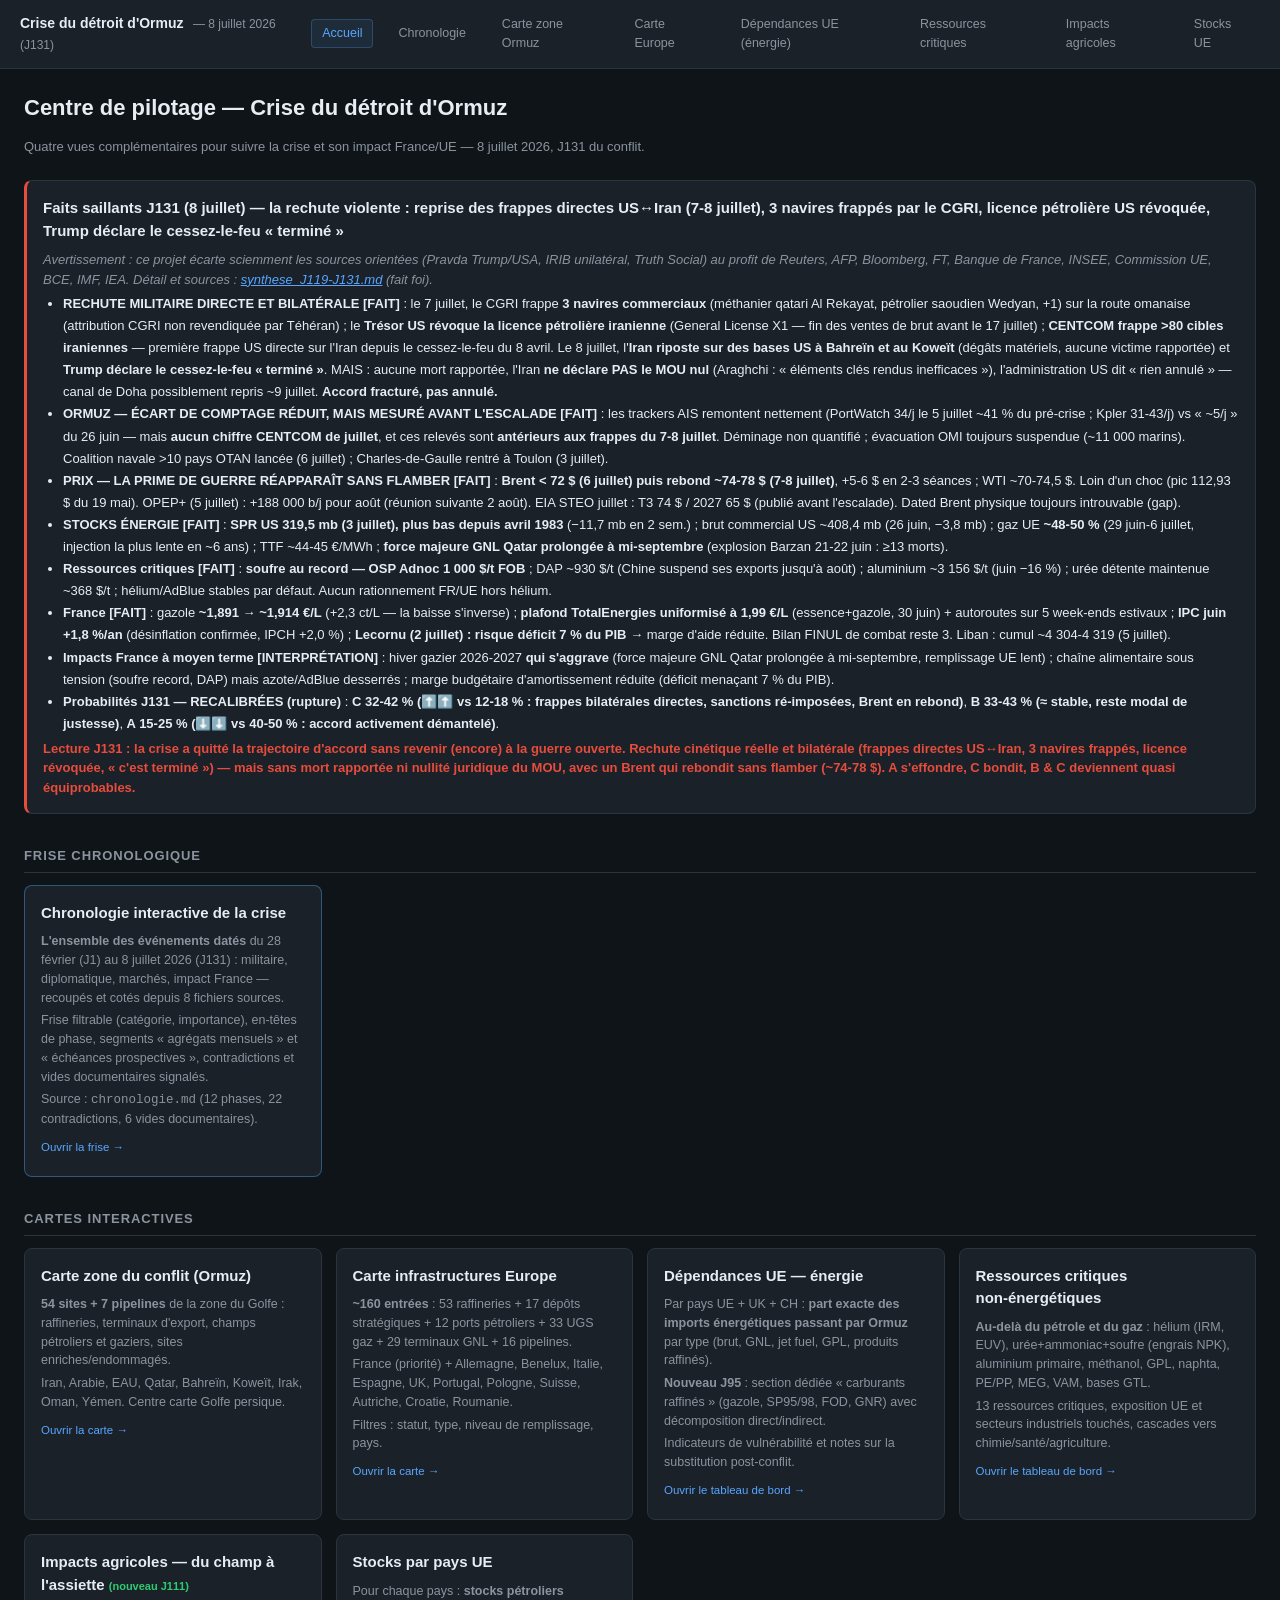
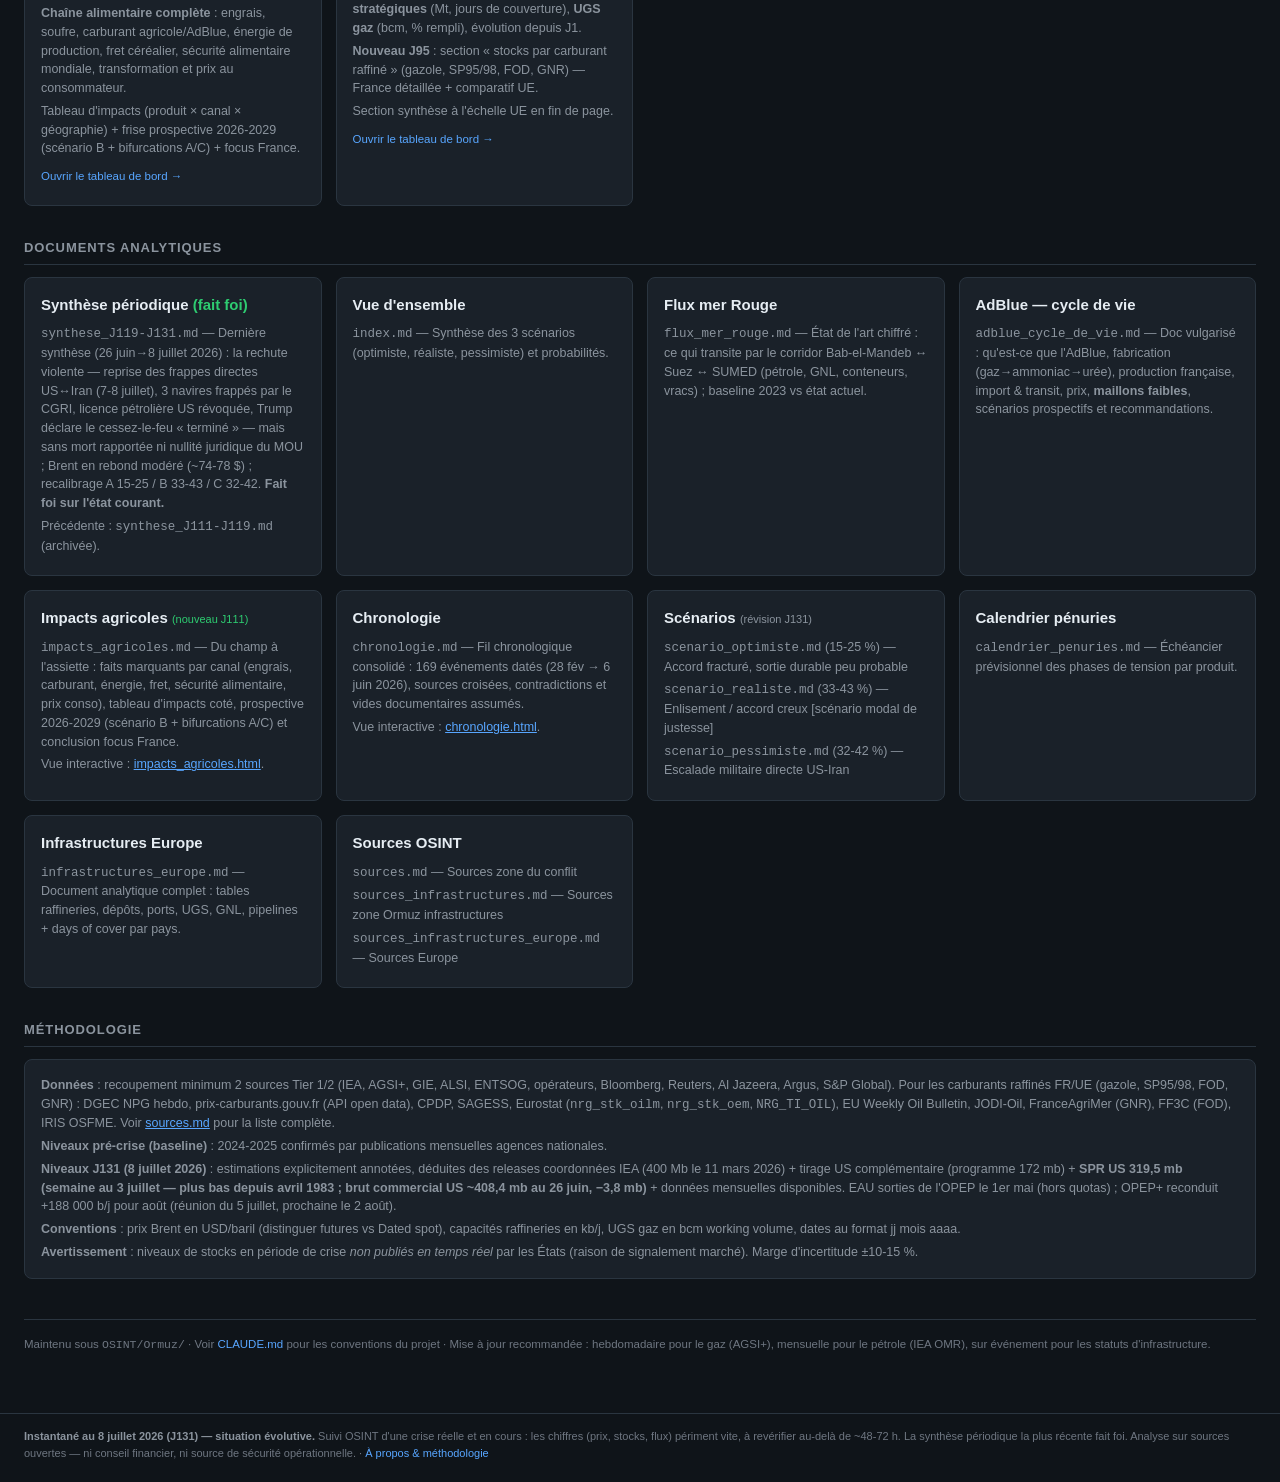
==== index.html @ 2298ce34 "Config GitHub Pages : .nojekyll (désactive Jekyll, sert les .md en raw) + index.html racine (redirec" ====
<!DOCTYPE html>
<html lang="fr">
<head>
  <meta charset="UTF-8">
  <meta name="viewport" content="width=device-width, initial-scale=1.0">
  <title>Crise du détroit d'Ormuz — Centre de pilotage</title>
  <meta http-equiv="refresh" content="0; url=./app/index.html">
  <link rel="canonical" href="./app/index.html">
  <script>window.location.replace("./app/index.html");</script>
  <style>
    body { background:#0d1117; color:#c9d1d9; font-family:-apple-system,Segoe UI,Roboto,Helvetica,Arial,sans-serif;
           display:flex; min-height:100vh; margin:0; align-items:center; justify-content:center; text-align:center; }
    a { color:#58a6ff; }
  </style>
</head>
<body>
  <p>Redirection vers le <a href="./app/index.html">Centre de pilotage — Crise du détroit d'Ormuz</a>…</p>
</body>
</html>
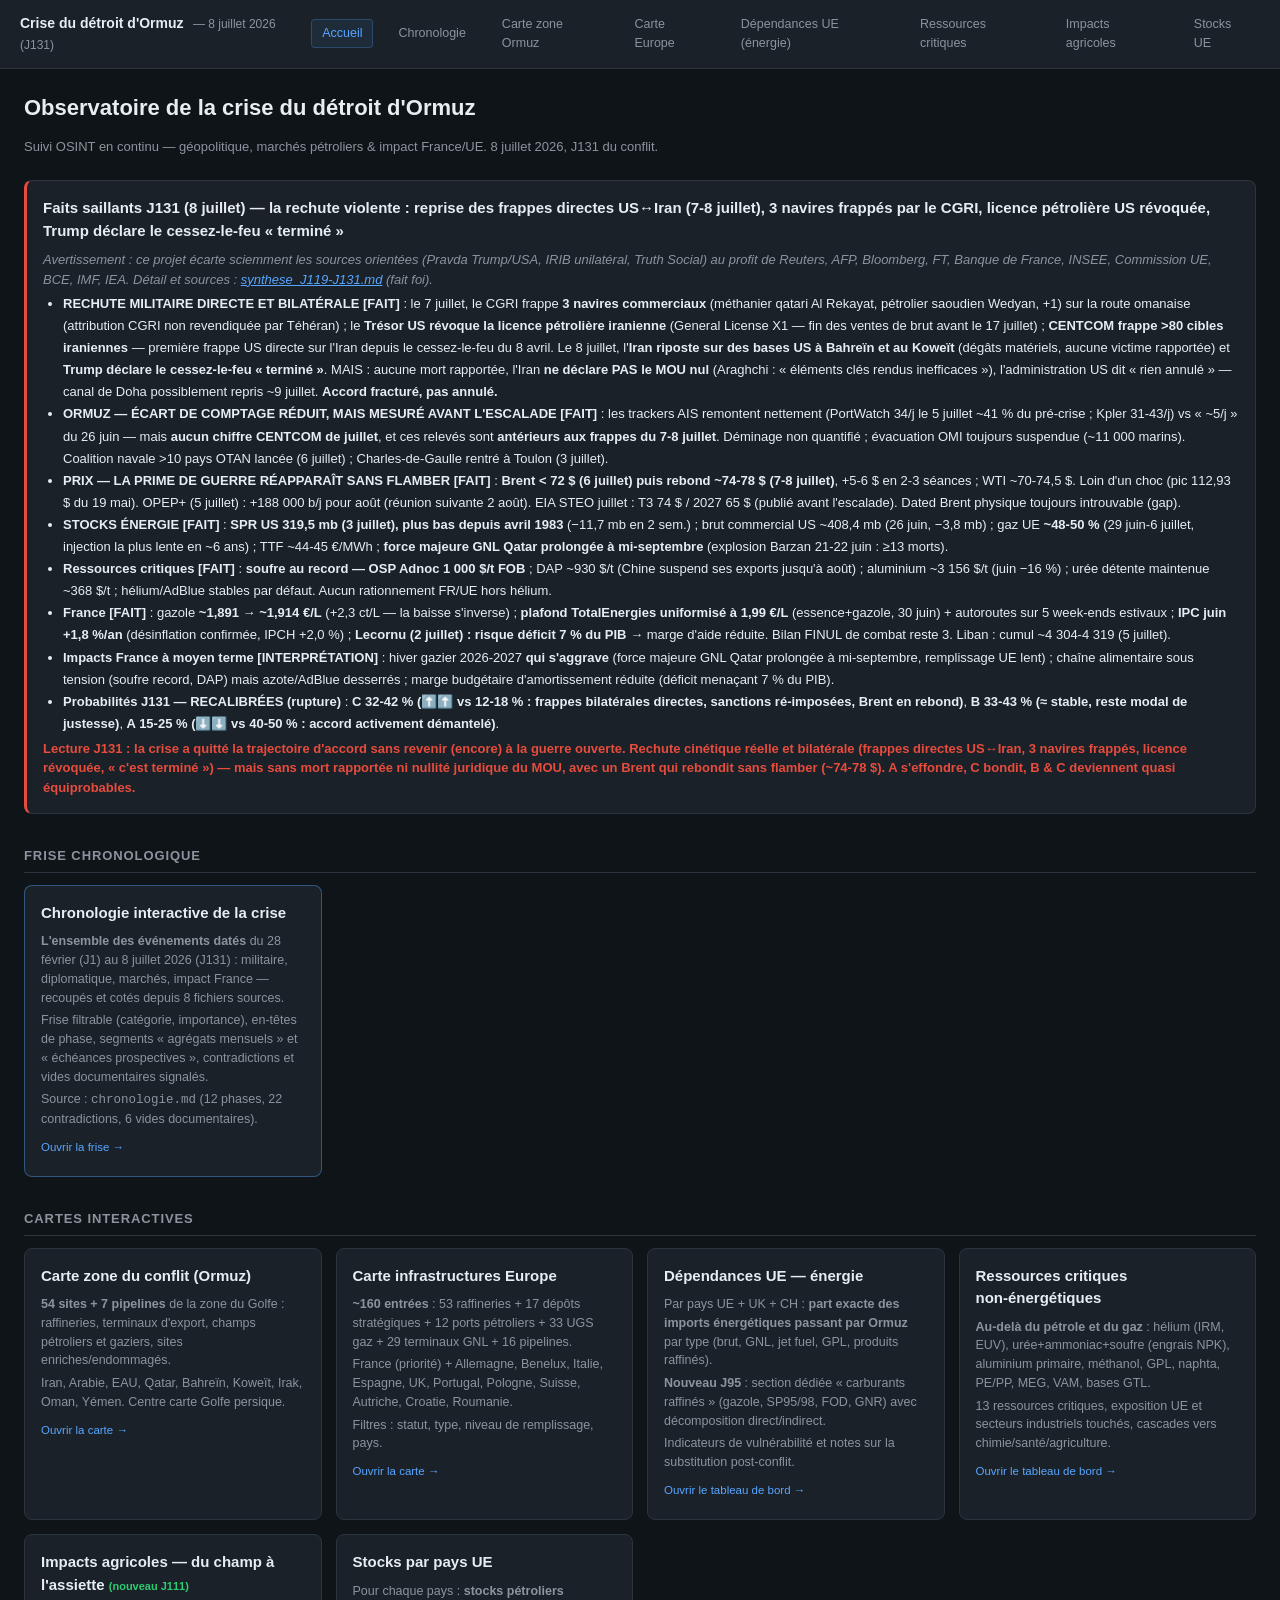
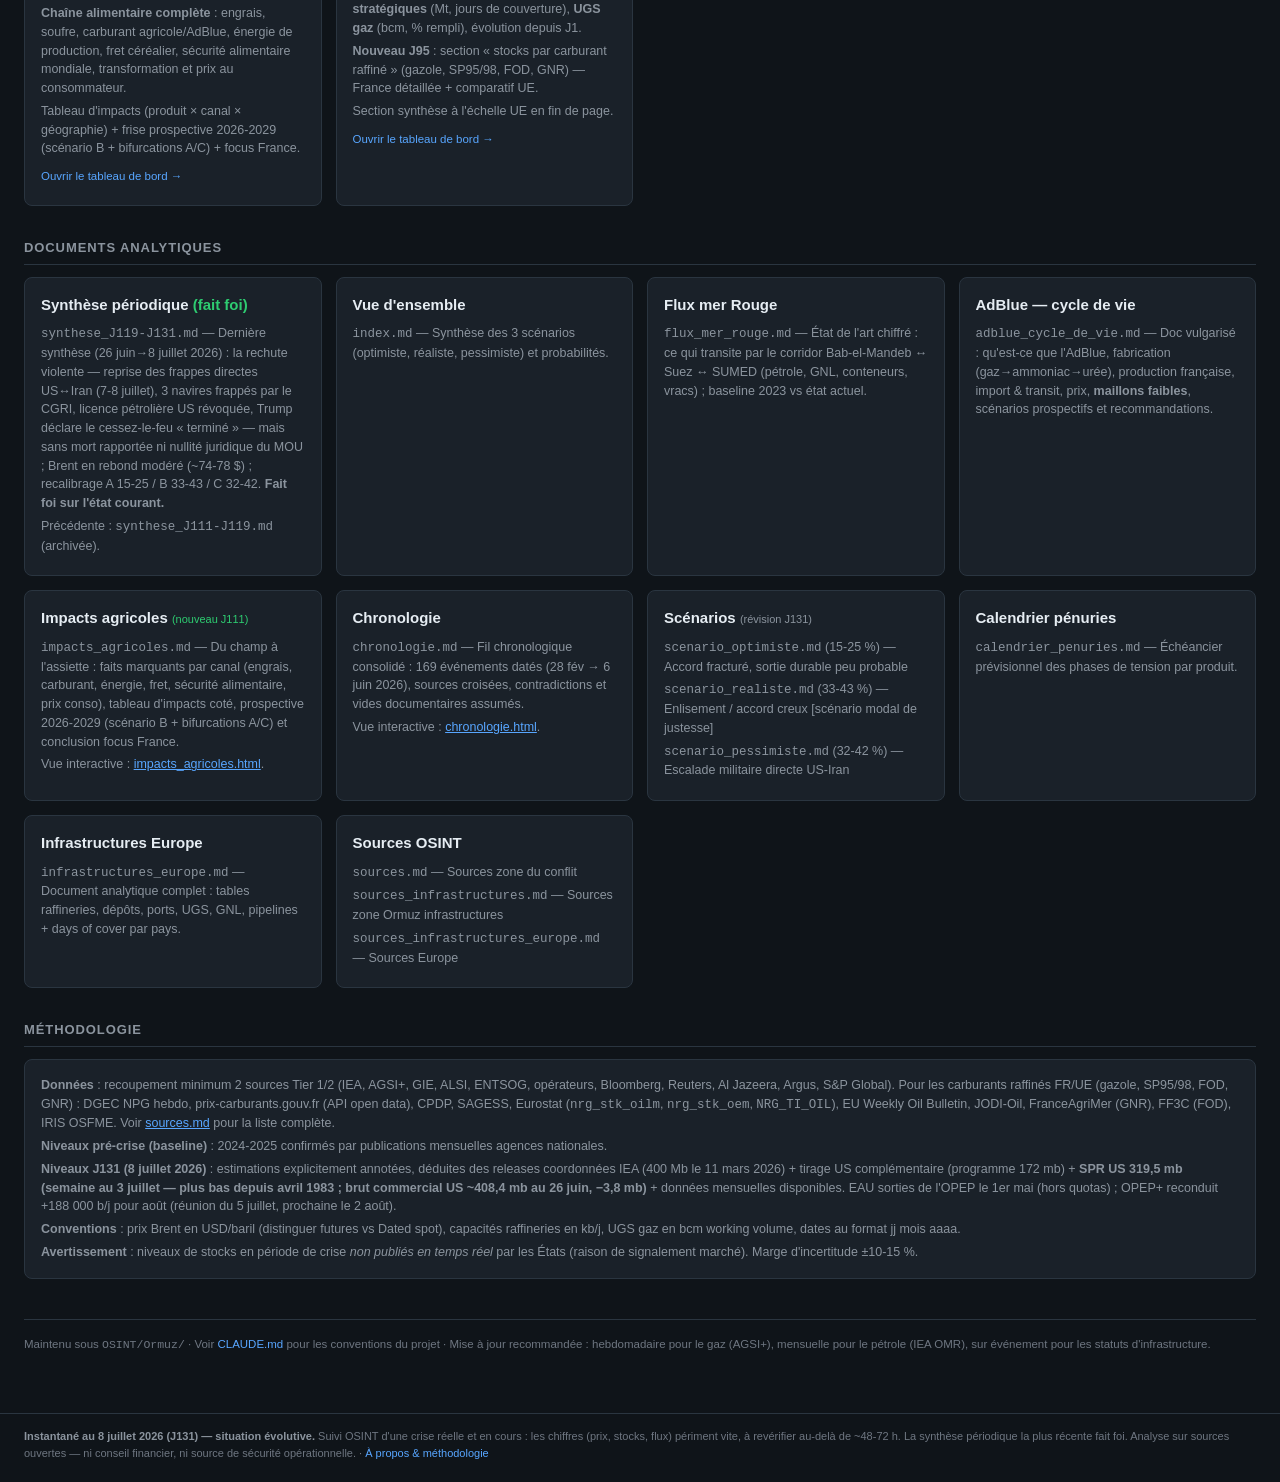
==== commit 3e8b3dc8: "Page principale → « Observatoire » + passe SEO complète (meta/OG/canonical, sitemap, robots) + corre" ====
--- a/index.html
+++ b/index.html
@@ -3,7 +3,16 @@
 <head>
   <meta charset="UTF-8">
   <meta name="viewport" content="width=device-width, initial-scale=1.0">
-  <title>Crise du détroit d'Ormuz — Centre de pilotage</title>
+  <title>Observatoire de la crise du détroit d'Ormuz</title>
+  <meta name="description" content="Suivi OSINT de la crise du détroit d'Ormuz et de son impact France/UE : pétrole, gaz, inflation, prix à la pompe, scénarios. Analyse sur sources ouvertes.">
+  <link rel="canonical" href="https://mboix.github.io/ormuz-monitoring/app/index.html">
+  <meta property="og:type" content="website">
+  <meta property="og:locale" content="fr_FR">
+  <meta property="og:site_name" content="Observatoire de la crise du détroit d'Ormuz">
+  <meta property="og:title" content="Observatoire de la crise du détroit d'Ormuz — Impact France & UE">
+  <meta property="og:description" content="Suivi OSINT de la crise du détroit d'Ormuz et de son impact France/UE : pétrole, gaz, inflation, prix à la pompe, scénarios.">
+  <meta property="og:url" content="https://mboix.github.io/ormuz-monitoring/">
+  <meta name="twitter:card" content="summary">
   <meta http-equiv="refresh" content="0; url=./app/index.html">
   <link rel="canonical" href="./app/index.html">
   <script>window.location.replace("./app/index.html");</script>
@@ -14,6 +23,6 @@
   </style>
 </head>
 <body>
-  <p>Redirection vers le <a href="./app/index.html">Centre de pilotage — Crise du détroit d'Ormuz</a>…</p>
+  <p>Redirection vers l'<a href="./app/index.html">Observatoire de la crise du détroit d'Ormuz</a>…</p>
 </body>
 </html>
